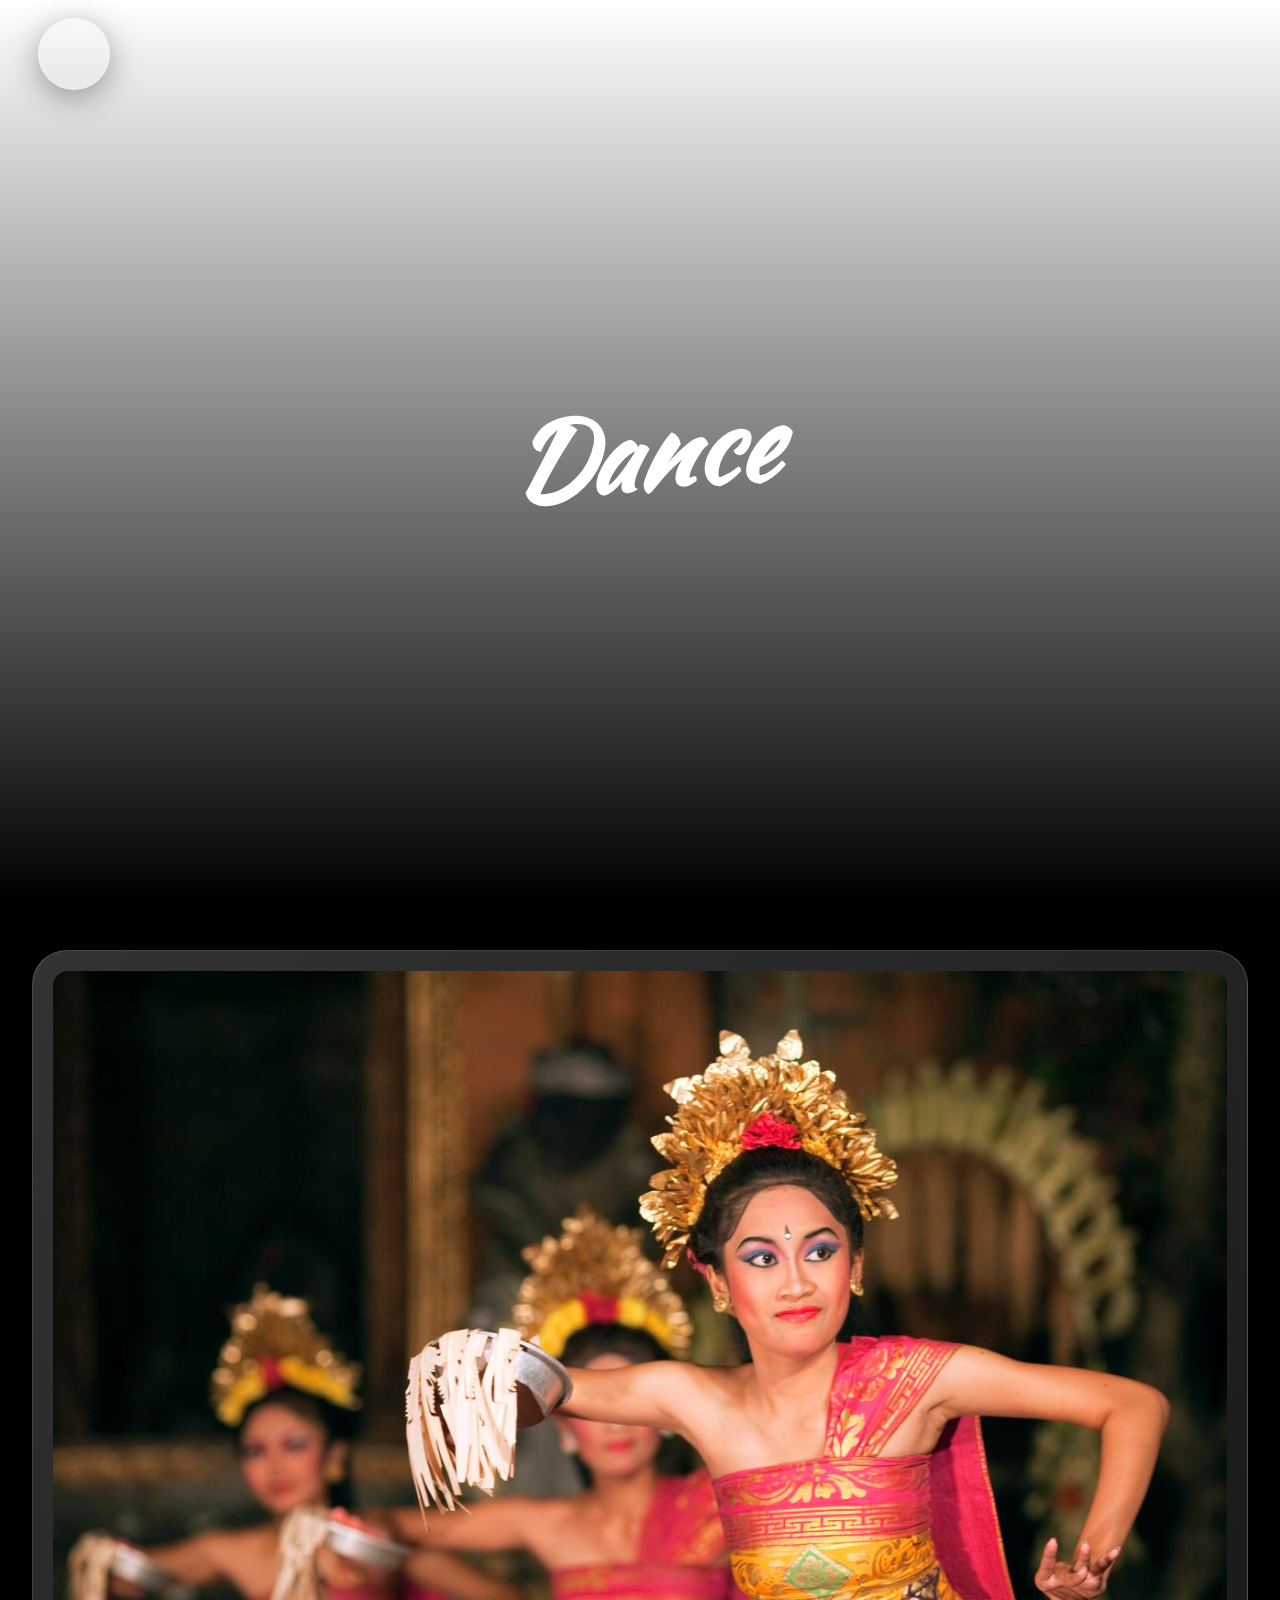
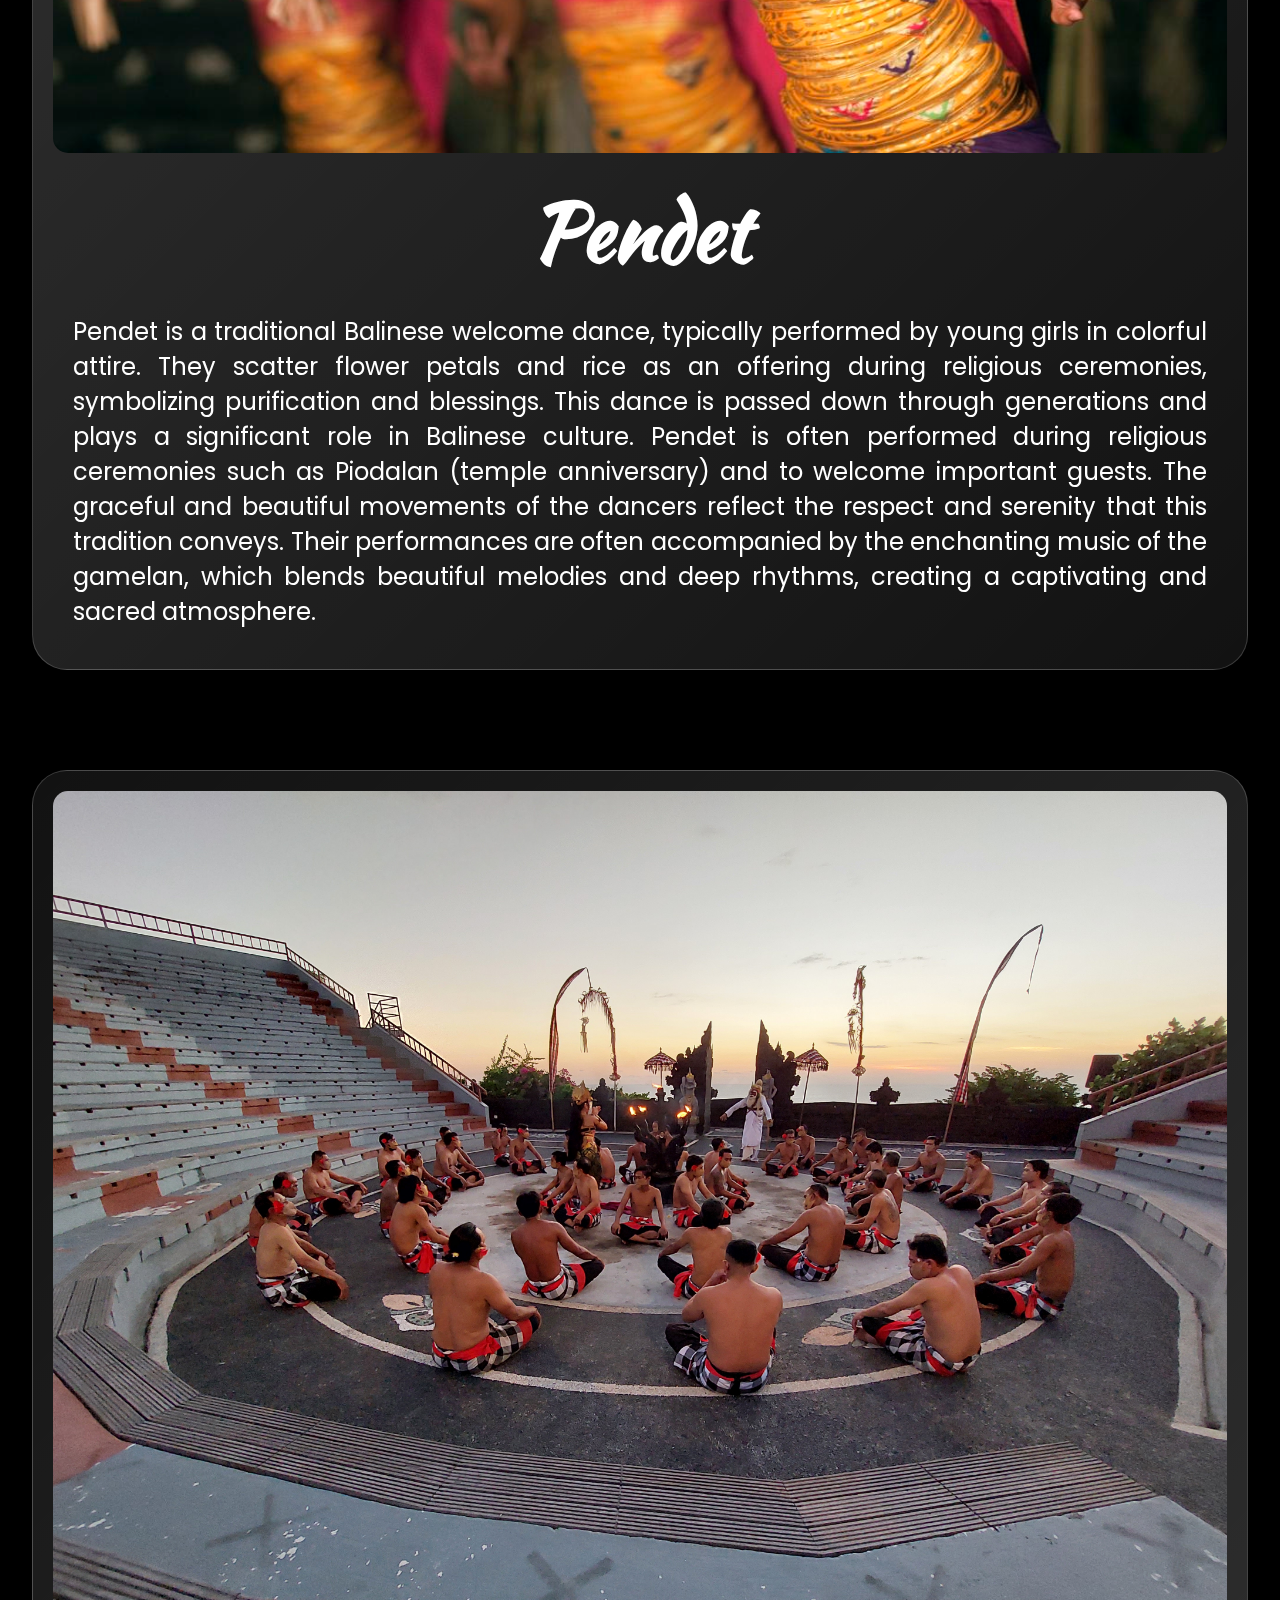
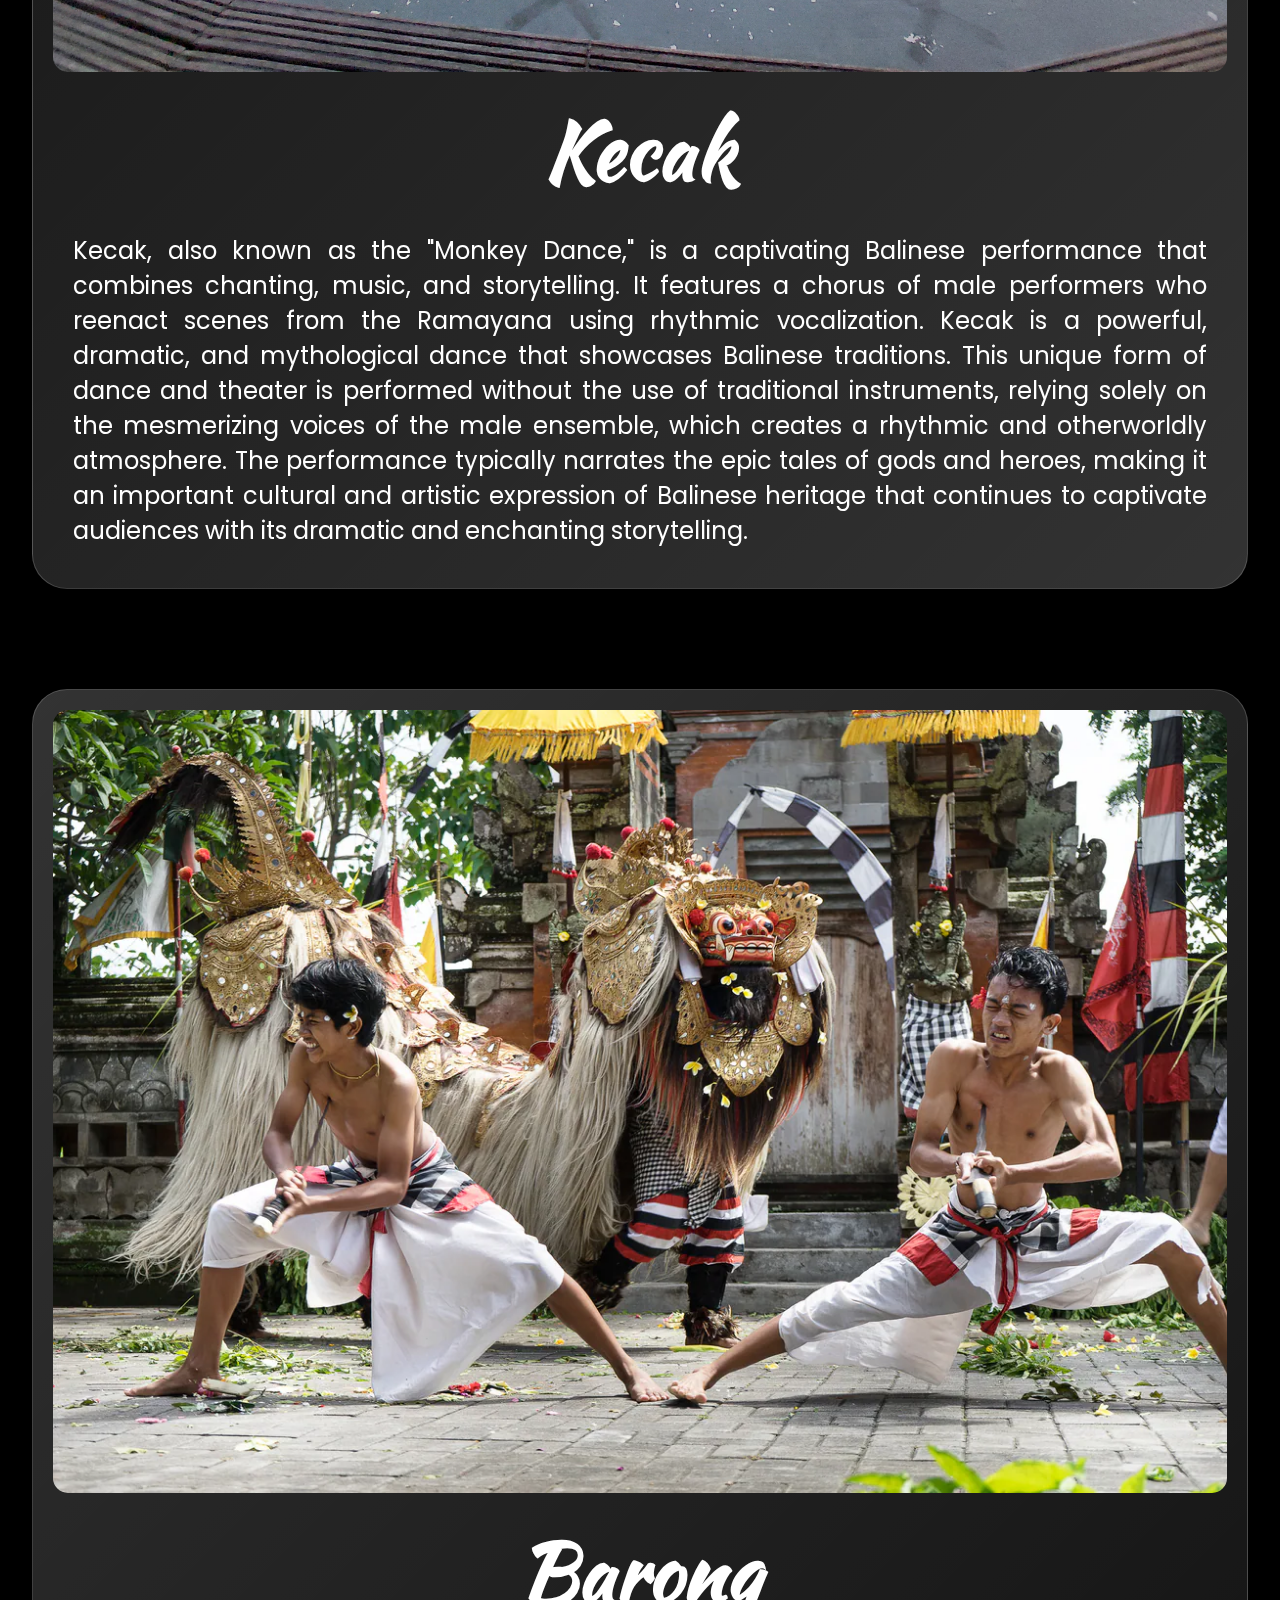
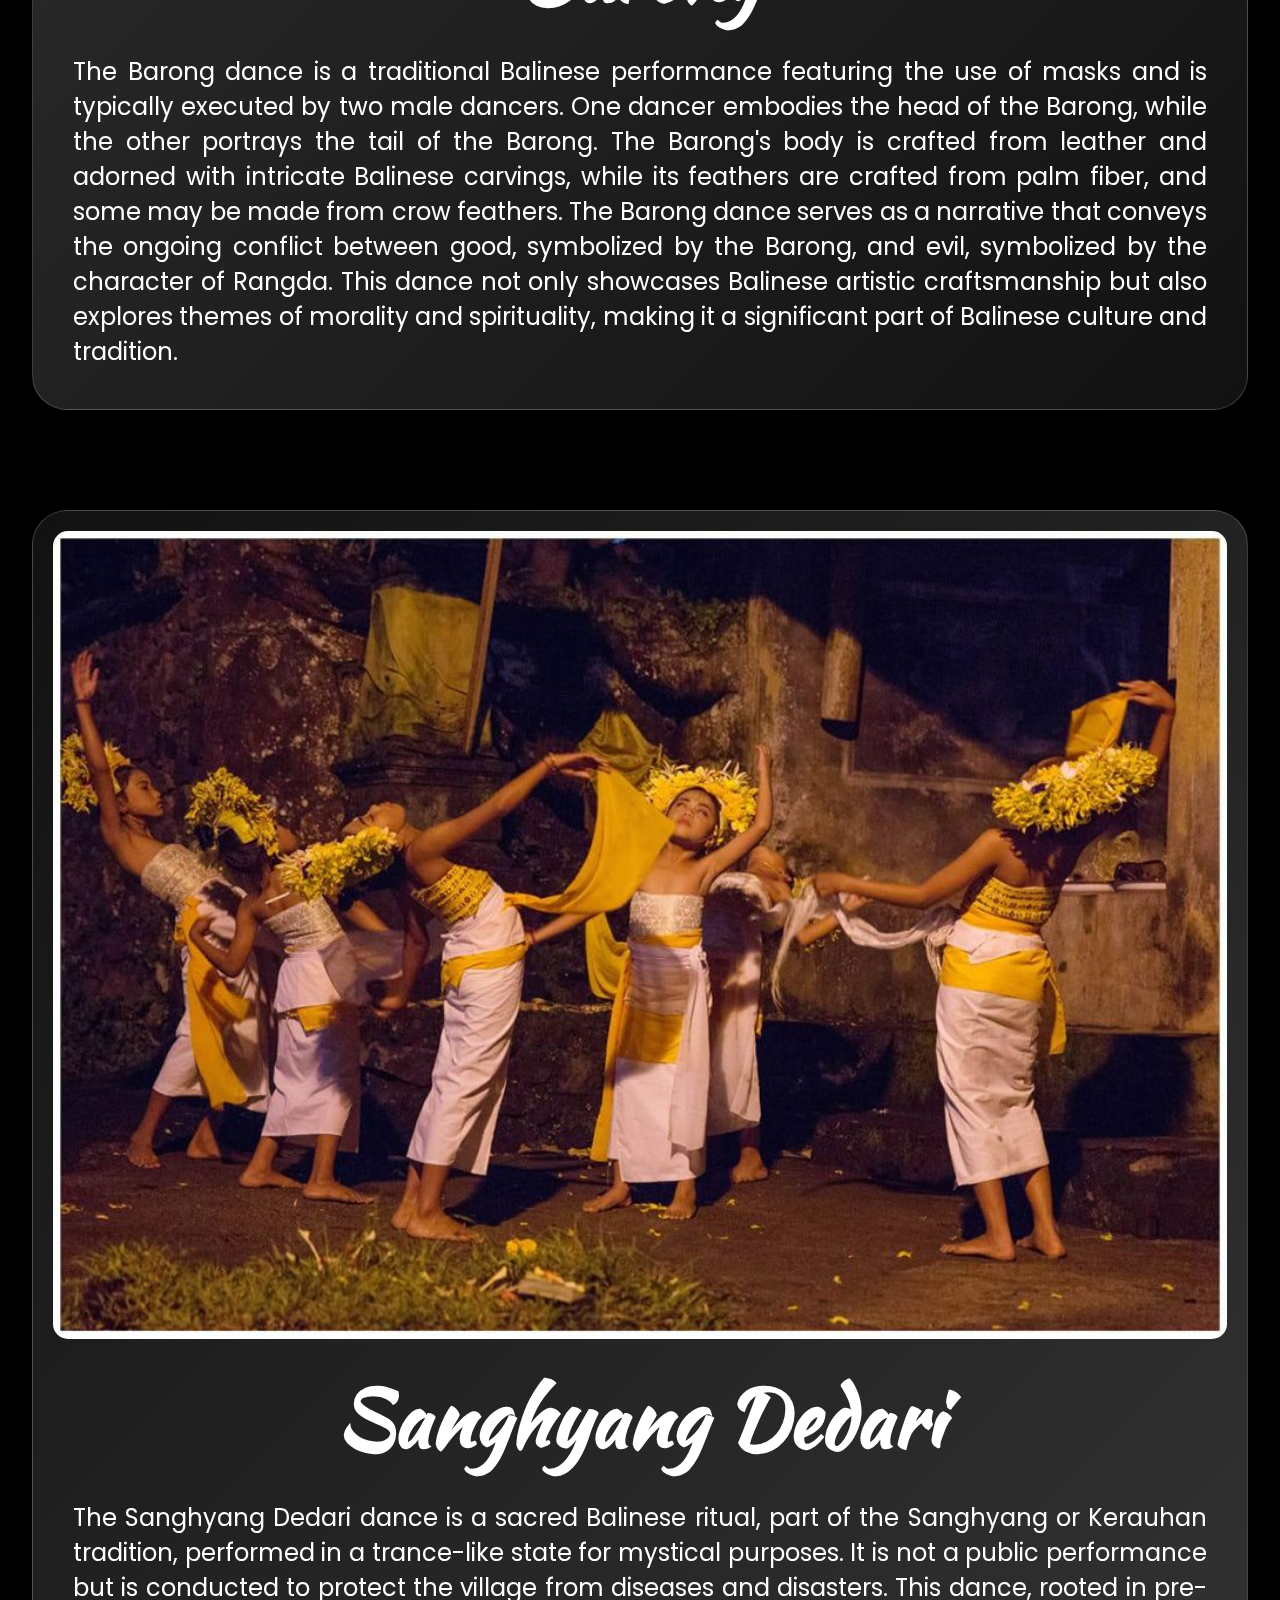
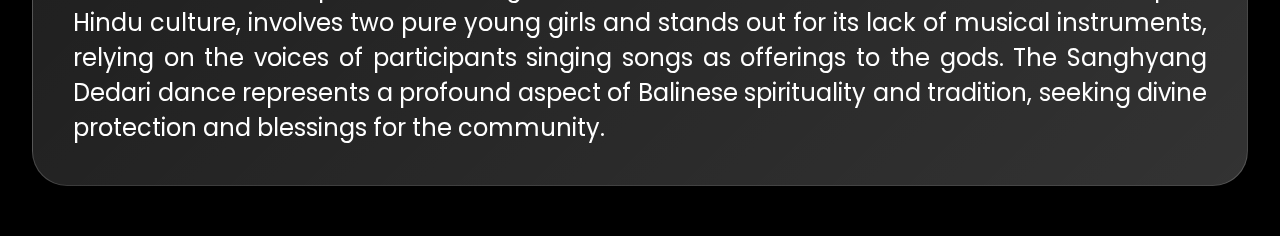
==== pages/dance-page.html @ 7fb7b0dd "first commit" ====
<!DOCTYPE html>
<html lang="en">
  <head>
    <meta charset="UTF-8" />
    <meta name="viewport" content="width=device-width, initial-scale=1.0" />
    <title>Wonderful Bali-Dance</title>
    <link rel="icon" href="../images/logowonderfulbali.png" type="images" />
    <link rel="stylesheet" href="../styles/dance-style.css" />
    <link rel="stylesheet" href="../styles/reuse-footer.css" />
    <link rel="stylesheet" href="../styles/reuse-navbar.css" />
    <link
      rel="stylesheet"
      href="https://cdnjs.cloudflare.com/ajax/libs/font-awesome/6.4.2/css/all.min.css"
      integrity="sha512-z3gLpd7yknf1YoNbCzqRKc4qyor8gaKU1qmn+CShxbuBusANI9QpRohGBreCFkKxLhei6S9CQXFEbbKuqLg0DA=="
      crossorigin="anonymous"
      referrerpolicy="no-referrer"
    />
  </head>
  <body>
    <header>
      <div class="transition">
        <nav class="navbar">
          <div class="navbar-brand">
            <a href="landing-page.html">
              <img src="../images/logowonderfulbali.png" alt="logo" />
            </a>
          </div>
          <div class="icon"><i class="fa-solid fa-bars fa-xl"></i></div>
          <ul class="navbar-list hidden">
            <li class="hidden home"><a href="landing-page.html">Home</a></li>
            <li><a href="food-page.html">Food</a></li>
            <li><a href="destination-page.html">Destination</a></li>
            <li><a href="dance-page.html">Dance</a></li>
            <li><a href="ritual-page.html">Ritual</a></li>
          </ul>
        </nav>
        <h1>Dance</h1>
      </div>
    </header>
    <main>
      <div class="tari">
        <div class="box">
          <article>
            <h1>Pendet</h1>
            <p>
              Pendet is a traditional Balinese welcome dance, typically
              performed by young girls in colorful attire. They scatter flower
              petals and rice as an offering during religious ceremonies,
              symbolizing purification and blessings. This dance is passed down
              through generations and plays a significant role in Balinese
              culture. Pendet is often performed during religious ceremonies
              such as Piodalan (temple anniversary) and to welcome important
              guests. The graceful and beautiful movements of the dancers
              reflect the respect and serenity that this tradition conveys.
              Their performances are often accompanied by the enchanting music
              of the gamelan, which blends beautiful melodies and deep rhythms,
              creating a captivating and sacred atmosphere.
            </p>
          </article>
          <img src="../images/dance/pendet.jpg" />
        </div>
      </div>
      <div class="tari">
        <div class="box">
          <img src="../images/dance/kecak.jpg" />

          <article>
            <h1>Kecak</h1>
            <p>
              Kecak, also known as the "Monkey Dance," is a captivating Balinese
              performance that combines chanting, music, and storytelling. It
              features a chorus of male performers who reenact scenes from the
              Ramayana using rhythmic vocalization. Kecak is a powerful,
              dramatic, and mythological dance that showcases Balinese
              traditions. This unique form of dance and theater is performed
              without the use of traditional instruments, relying solely on the
              mesmerizing voices of the male ensemble, which creates a rhythmic
              and otherworldly atmosphere. The performance typically narrates
              the epic tales of gods and heroes, making it an important cultural
              and artistic expression of Balinese heritage that continues to
              captivate audiences with its dramatic and enchanting storytelling.
            </p>
          </article>
        </div>
      </div>
      <div class="tari">
        <div class="box">
          <article>
            <h1>Barong</h1>
            <p>
              The Barong dance is a traditional Balinese performance featuring
              the use of masks and is typically executed by two male dancers.
              One dancer embodies the head of the Barong, while the other
              portrays the tail of the Barong. The Barong's body is crafted from
              leather and adorned with intricate Balinese carvings, while its
              feathers are crafted from palm fiber, and some may be made from
              crow feathers. The Barong dance serves as a narrative that conveys
              the ongoing conflict between good, symbolized by the Barong, and
              evil, symbolized by the character of Rangda. This dance not only
              showcases Balinese artistic craftsmanship but also explores themes
              of morality and spirituality, making it a significant part of
              Balinese culture and tradition.
            </p>
          </article>
          <img src="../images/dance/barong.webp" />
        </div>
      </div>
      <div class="tari">
        <div class="box">
          <img src="../images/dance/dedari.jpg" />
          <article>
            <h1>Sanghyang Dedari</h1>
            <p>
              The Sanghyang Dedari dance is a sacred Balinese ritual, part of
              the Sanghyang or Kerauhan tradition, performed in a trance-like
              state for mystical purposes. It is not a public performance but is
              conducted to protect the village from diseases and disasters. This
              dance, rooted in pre-Hindu culture, involves two pure young girls
              and stands out for its lack of musical instruments, relying on the
              voices of participants singing songs as offerings to the gods. The
              Sanghyang Dedari dance represents a profound aspect of Balinese
              spirituality and tradition, seeking divine protection and
              blessings for the community.
            </p>
          </article>
        </div>
      </div>
    </main>
    <footer>
      <div class="social">
        <div class="wrapper">
          <div class="icon linkedin">
            <a
              href="https://www.linkedin.com/in/nyoman-deka-0b3495260/"
              target="_blank"
              ><i class="fa-brands fa-linkedin"></i
            ></a>
          </div>
          <div class="icon instagram">
            <a href="https://www.instagram.com/dekamahesvara/" target="_blank"
              ><i class="fa-brands fa-square-instagram"></i
            ></a>
          </div>
          <div class="icon github">
            <a href="https://github.com/dekamahesvara" target="_blank"
              ><i class="fa-brands fa-square-github"></i
            ></a>
          </div>
        </div>
      </div>
      <div class="credit">
        <p>Nyoman Deka | &copy; 2023</p>
      </div>
    </footer>
    <script src="../scripts/script.js"></script>
  </body>
</html>
---- styles/dance-style.css ----
header{ 
    position: relative;
    height: 100vh;
    background-image: url(../images/pages/dance-menu.jpg);
    background-repeat: no-repeat;
    background-size: cover;
}


main{
  background-color: black;
  height: 100%;
  display: flex;
  flex-direction: column;
  align-items: center;
}

main .tari{
backdrop-filter: blur(10px);
border: 1px solid rgba(255,255,255,0.175);
border-radius: 35px;
width: 95%;
margin: 50px 0;
}

main .tari:nth-child(odd){
background: linear-gradient(135deg, rgba(255,255,255,0.2), rgba(255,255,255,0.07));

}

main .tari:nth-child(even){
background: linear-gradient(135deg, rgba(255,255,255,0.07), rgba(255,255,255,0.2));
}

main img{
width: 50%;
height: 100%;
border-radius: 15px;
}

main .box{
display: flex;
align-items: center;
padding: 20px;
}

main article{
display: flex;
flex-direction: column;
justify-content: center;
margin: 25px;
padding: 25px;
}

main article:nth-child(odd){
align-items: end;
}


main article h1{
font-family: kaushan script, sans-serif;
color: white;
font-size: 6rem;
font-weight: 700;
margin-bottom: 25px;
}

main article p{
font-family: poppins, sans-serif;
color: white;
font-size: 1.7rem;
font-weight: 400;
text-align: justify;
}

@media screen and (max-width:1280px) {
  main .box{
    flex-direction: column;
  }

  main img{
    width: 100%;
    border-radius: 15px;
    order: -1;
  }

  main article{
    margin: 10px;
    padding: 10px;
  }

  main article:nth-child(odd), main article:nth-child(even){
    align-items: center;
  }

  main article h1{
    font-family: kaushan script, sans-serif;
    color: white;
    font-size: 5rem;
    font-weight: 700;
    margin-bottom: 25px;
  }
  
  main article p{
    font-family: poppins, sans-serif;
    color: white;
    font-size: 1.5rem;
    font-weight: 400;
    text-align: justify;
  }
}



@media screen and (max-width:600px) {
  main .box{
    flex-direction: column;
  }

  main img{
    width: 100%;
    border-radius: 15px;
    order: -1;
  }

  main article{
    margin: 5px;
    padding: 5px;
  }

  main article:nth-child(odd), main article:nth-child(even){
    align-items: center;
  }

  main article h1{
    font-family: kaushan script, sans-serif;
    color: white;
    font-size: 3rem;
    font-weight: 700;
    margin-bottom: 25px;
  }
  
  main article p{
    font-family: poppins, sans-serif;
    color: white;
    font-size: 1rem;
    font-weight: 400;
    text-align: justify;
  }

}
---- styles/reuse-footer.css ----
/* footer{
    padding: 2em;
    background-color: black;
    display: flex;
    justify-content: center;
    align-items: center;
    flex-direction: column;
  }
  
  footer .credit p,a{
    color: white;
    font-family: poppins, sans-serif;
    text-decoration: none;
    font-weight: 700;
    font-size: 1.2rem;
  }
  
  .social{
    justify-content: center;
    align-items: center;
    margin-bottom: 1rem;
    margin-top: 1rem;
  }
  
  .wrapper{
    display: inline-flex;
  }
  
  .wrapper .icon{
    margin: 15px;
    display: flex;
    cursor: pointer;
  }
  
  .wrapper .icon a{
    height: 3.75rem;
    width: 3.75rem;
    background: #fff;
    border-radius: 100%;
    display: flex;
    justify-content: center;
    align-items: center;
    transition: ease-in-out 400ms;
  }
  
  .wrapper .icon a i{
    font-size: 2rem;
    color: black;
  }
  
  .wrapper .linkedin:hover a{
    background: #2365c1;
    transition: ease-in-out 300ms;
  }
  
  .wrapper .instagram:hover a{
    background: #fa0675;
    transition: ease-in-out 300ms;
  }
  
  .wrapper .github:hover a{
    background: #4f93cc;
    transition: ease-in-out 300ms;
  }
  
  .wrapper .linkedin:hover  i, .wrapper .instagram:hover i, .wrapper .github:hover i  {
    transform: scale(1.1);
    transition: ease-in-out 300ms;
    color: white;
  }


  @media screen and (max-width:1280px) {

    footer .credit p,a{
      font-size: 1rem;
    }
    
    .wrapper .icon a{
      height: 3rem;
      width: 3rem;
    }
    
    .wrapper .icon a i{
      font-size: 1.7rem;
    }

  }

  @media screen and (max-width:600px) {
    footer .credit p,a{
      font-size: 0.9rem;
    }
    
    .wrapper .icon a{
      height: 2.7rem;
      width: 2.7rem;
    }
    
    .wrapper .icon a i{
      font-size: 1.7rem;
    }

  } */

  footer{
    display: none;
  }
---- styles/reuse-navbar.css ----
@import url('https://fonts.googleapis.com/css2?family=Kaushan+Script&family=Poppins&family=Quicksand:wght@500;700&display=swap');

*{
  padding: 0;
  margin: 0;  
  box-sizing: border-box;
  scroll-behavior: smooth;
}
  
*::-webkit-scrollbar {
  display: none;
}


@media screen and (min-width:1281px) {

  header .navbar .icon{
    display: none;
    }

  header .navbar .navbar-list .home{
    display: none;
  }

  header .transition{
    background:  linear-gradient(to bottom, rgba(0, 0, 0, 0), rgba(0, 0, 0, 1));
    display: flex;
    justify-content: center;
    align-items: center;
    width: 100%;
    height: 100%;
  }
  
  header .transition h1{
    font-family: kaushan script, sans-serif;
    color: white;
    font-size: 9rem;
    font-weight: 700;
    font-style: italic;
    rotate: -5deg;
  }
  
  header .navbar{
    background: linear-gradient(135deg, rgba(255,255,255,0.1), rgba(255,255,255,0.07));
    backdrop-filter: blur(10px);
    border: 1px solid rgba(255,255,255,0.175);
    box-shadow: 0 8px 32px 0 rgba(0, 0, 0, 0.35);
    display: flex;
    align-items: center;
    font-family: poppins, sans-serif;
    border-radius: 100px;
    position: fixed;
    top: 2%;
    left: 50%;
    transform: translate(-50%,2%);
    padding: 20px;
    z-index: 1;
  }
  
  header .navbar .navbar-brand img{
    box-sizing: border-box;
    max-height: 75px;
    max-width: 75px;
  }
  
  header .navbar .navbar-list{
    display: flex;
    flex-direction: row;
    width: 100%;
    justify-content: space-evenly;
  }
  
  header .navbar .navbar-list li{
    list-style: none;
    padding: 15px 25px;
    position: relative;
    cursor: pointer;
  }
  
  header .navbar .navbar-list li a{
    box-sizing: border-box;
    color: white;
    text-decoration: none;
    font-weight: bold;
    font-size: 1.2rem;
  }
  
  header .navbar .navbar-list li:after, header .navbar .navbar-list li:before {
    content: "";
    position: absolute;
    width: 0%;
    display: block;
    height: 2px;
    transition: all 0.4s ease-in-out;
    transition: all 300ms ease-in-out;
  }
  
  .navbar-list li:after{
    bottom: 15%;
    left: 15%;
  }

  .navbar-list li:before{
    top: 15%;
    right: 15%;
  }
  
  header .navbar .navbar-list li:hover::after{
    width: 70%;
    height: 2px;
    bottom: 15%;
    background-color: #fff;
  }

  header .navbar .navbar-list li:hover::before{
    width: 70%;
    height: 2px;
    top: 15%;
    background-color: #fff;
  }
}



@media screen and (max-width:1280px) {
  header .transition{
  background:  linear-gradient(to bottom, rgba(0, 0, 0, 0), rgba(0, 0, 0, 1));
  display: flex;
  justify-content: center;
  align-items: center;
  width: 100%;
  height: 100%;
}

header .transition h1{
  font-family: kaushan script, sans-serif;
  color: white;
  font-size: 6.5rem;
  font-weight: 700;
  font-style: italic;
  rotate: -5deg;
}

header .navbar{
  background: linear-gradient(135deg, rgba(255,255,255,0.1), rgba(255,255,255,0.07));
  backdrop-filter: blur(10px);
  border: 1px solid rgba(255,255,255,0.175);
  box-shadow: 0 8px 32px 0 rgba(0, 0, 0, 0.35);
  font-family: poppins, sans-serif;
  border-radius: 50px;
  display: flex;
  align-items: start;
  flex-direction: column;
  position: fixed;
  top: 2%;
  left: 3%;
  padding: 10px;
  z-index: 1;
}

header .navbar .navbar-list{
  display: flex;
  flex-direction: column;
  width: 100%;
  justify-content: space-evenly;
}

header .navbar .navbar-list li{
  list-style: none;
  position: relative;
  cursor: pointer;
  padding: 15px 25px;
}

header .navbar .navbar-list li a{
  box-sizing: border-box;
  color: white;
  text-decoration: none;
  font-weight: bold;
  font-size: 1.2rem;
}

header .navbar .navbar-brand {
   display: none;
  }

header .navbar .hidden{
  display: none;
}

  header .navbar .icon{
    color: white;
    font-size: 20px;
    padding: 25px;
  }

}  


@media screen and (max-width:900px) {
  header .transition{
  background:  linear-gradient(to bottom, rgba(0, 0, 0, 0), rgba(0, 0, 0, 1));
  display: flex;
  justify-content: center;
  align-items: center;
  width: 100%;
  height: 100%;
}

header .transition h1{
  font-family: kaushan script, sans-serif;
  color: white;
  font-size: 6rem;
  font-weight: 700;
  font-style: italic;
  rotate: -5deg;
}

header .navbar{
  background: linear-gradient(135deg, rgba(255,255,255,0.1), rgba(255,255,255,0.07));
  backdrop-filter: blur(10px);
  border: 1px solid rgba(255,255,255,0.175);
  box-shadow: 0 8px 32px 0 rgba(0, 0, 0, 0.35);
  font-family: poppins, sans-serif;
  border-radius: 50px;
  display: flex;
  align-items: start;
  flex-direction: column;
  position: fixed;
  top: 2%;
  left: 3%;
  padding: 7px;
  z-index: 1;
}

header .navbar .navbar-list{
  display: flex;
  flex-direction: column;
  width: 100%;
  justify-content: space-evenly;
}

header .navbar .navbar-list li{
  list-style: none;
  position: relative;
  cursor: pointer;
  padding: 12px 22px;
}

header .navbar .navbar-list li a{
  box-sizing: border-box;
  color: white;
  text-decoration: none;
  font-weight: bold;
  font-size: 1rem;
}

header .navbar .navbar-brand {
   display: none;
  }

header .navbar .hidden{
  display: none;
}

  header .navbar .icon{
    color: white;
    font-size: 15px;
    padding: 17px;
  }

}  


@media screen and (max-width:600px) {
  header .transition{
  background:  linear-gradient(to bottom, rgba(0, 0, 0, 0), rgba(0, 0, 0, 1));
  display: flex;
  justify-content: center;
  align-items: center;
  width: 100%;
  height: 100%;
}

header .transition h1{
  font-family: kaushan script, sans-serif;
  color: white;
  font-size: 5rem;
  font-weight: 700;
  font-style: italic;
  rotate: -5deg;
}

header .navbar{
  background: linear-gradient(135deg, rgba(255,255,255,0.1), rgba(255,255,255,0.07));
  backdrop-filter: blur(10px);
  border: 1px solid rgba(255,255,255,0.175);
  box-shadow: 0 8px 32px 0 rgba(0, 0, 0, 0.35);
  font-family: poppins, sans-serif;
  border-radius: 30px;
  display: flex;
  align-items: start;
  flex-direction: column;
  position: fixed;
  top: 2%;
  left: 3%;
  padding: 7px;
  z-index: 1;
}

header .navbar .navbar-list{
  display: flex;
  flex-direction: column;
  width: 100%;
  justify-content: space-evenly;
}

header .navbar .navbar-list li{
  list-style: none;
  position: relative;
  cursor: pointer;
  padding: 7px 17px;
}

header .navbar .navbar-list li a{
  box-sizing: border-box;
  color: white;
  text-decoration: none;
  font-weight: bold;
  font-size: 0.8rem;
}

header .navbar .navbar-brand {
   display: none;
  }

header .navbar .hidden{
  display: none;
}

  header .navbar .icon{
    color: white;
    font-size: 12px;
    padding: 15px;
  }

}
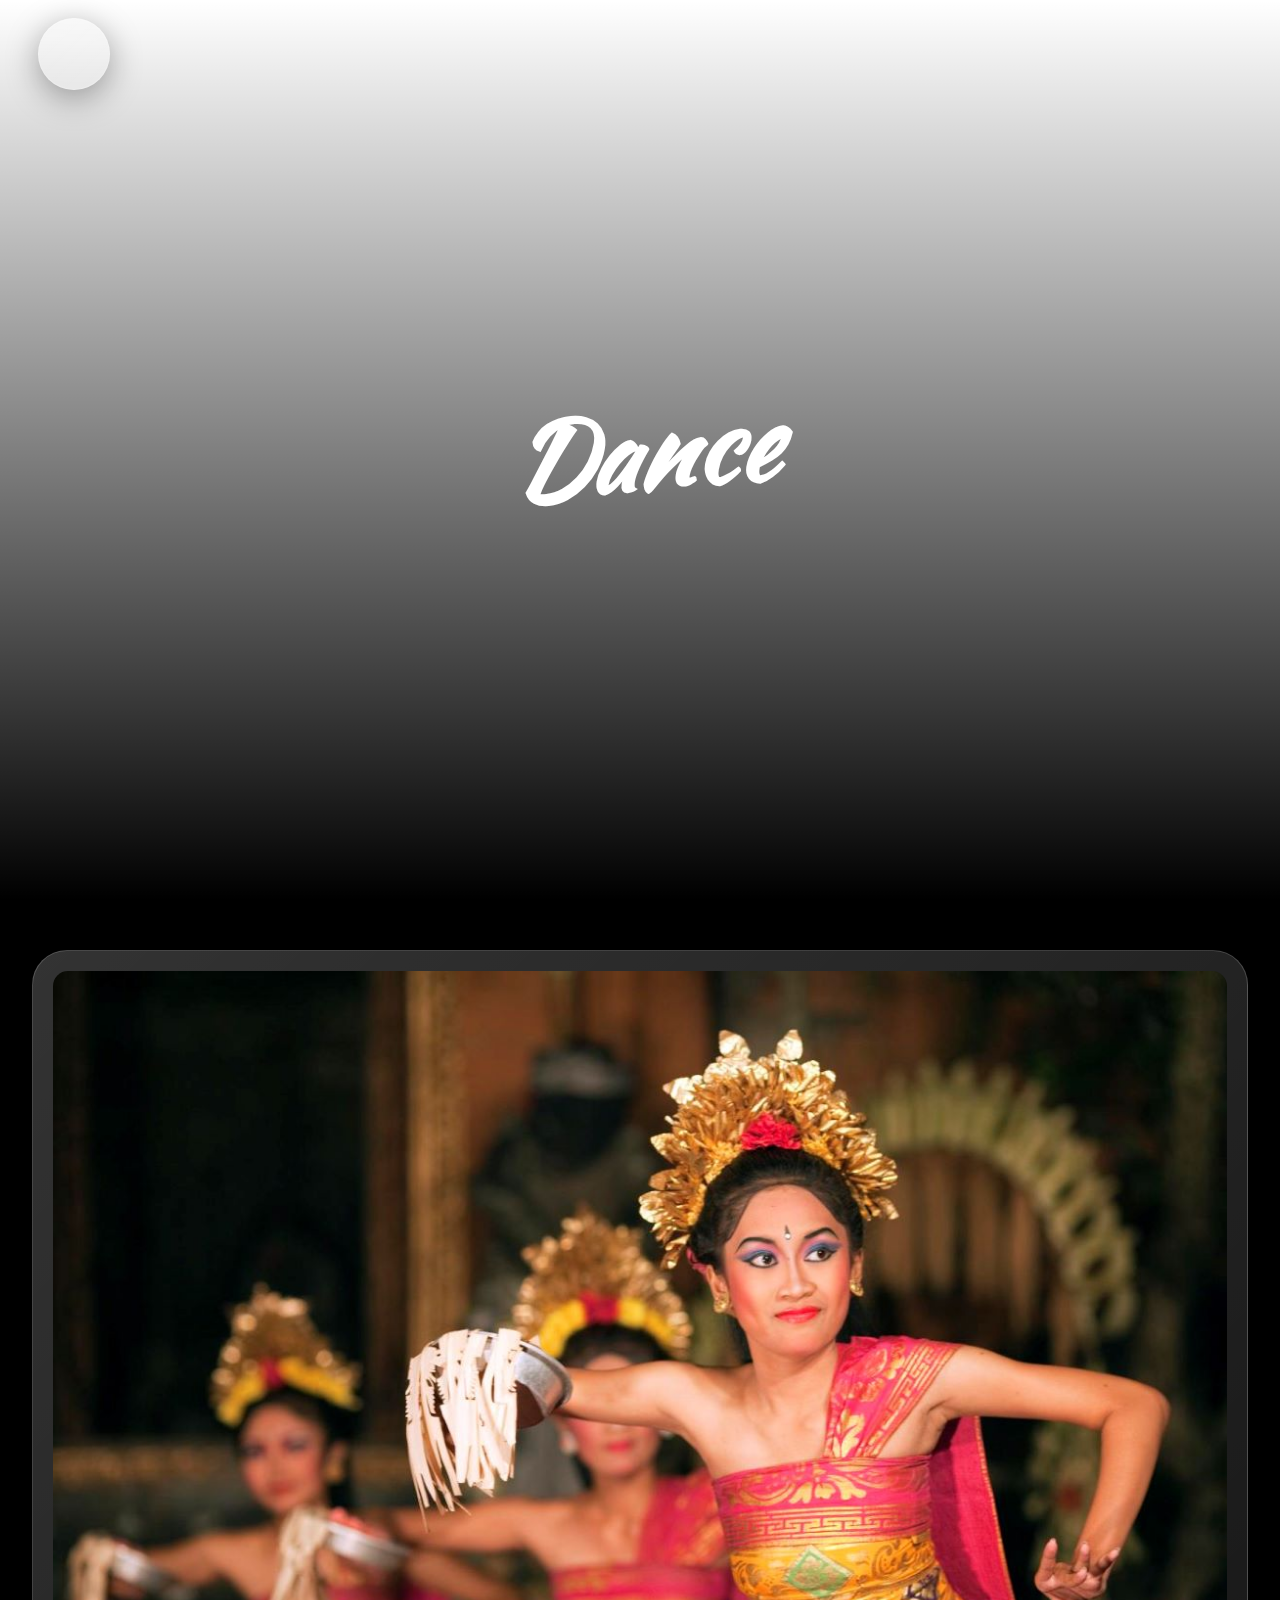
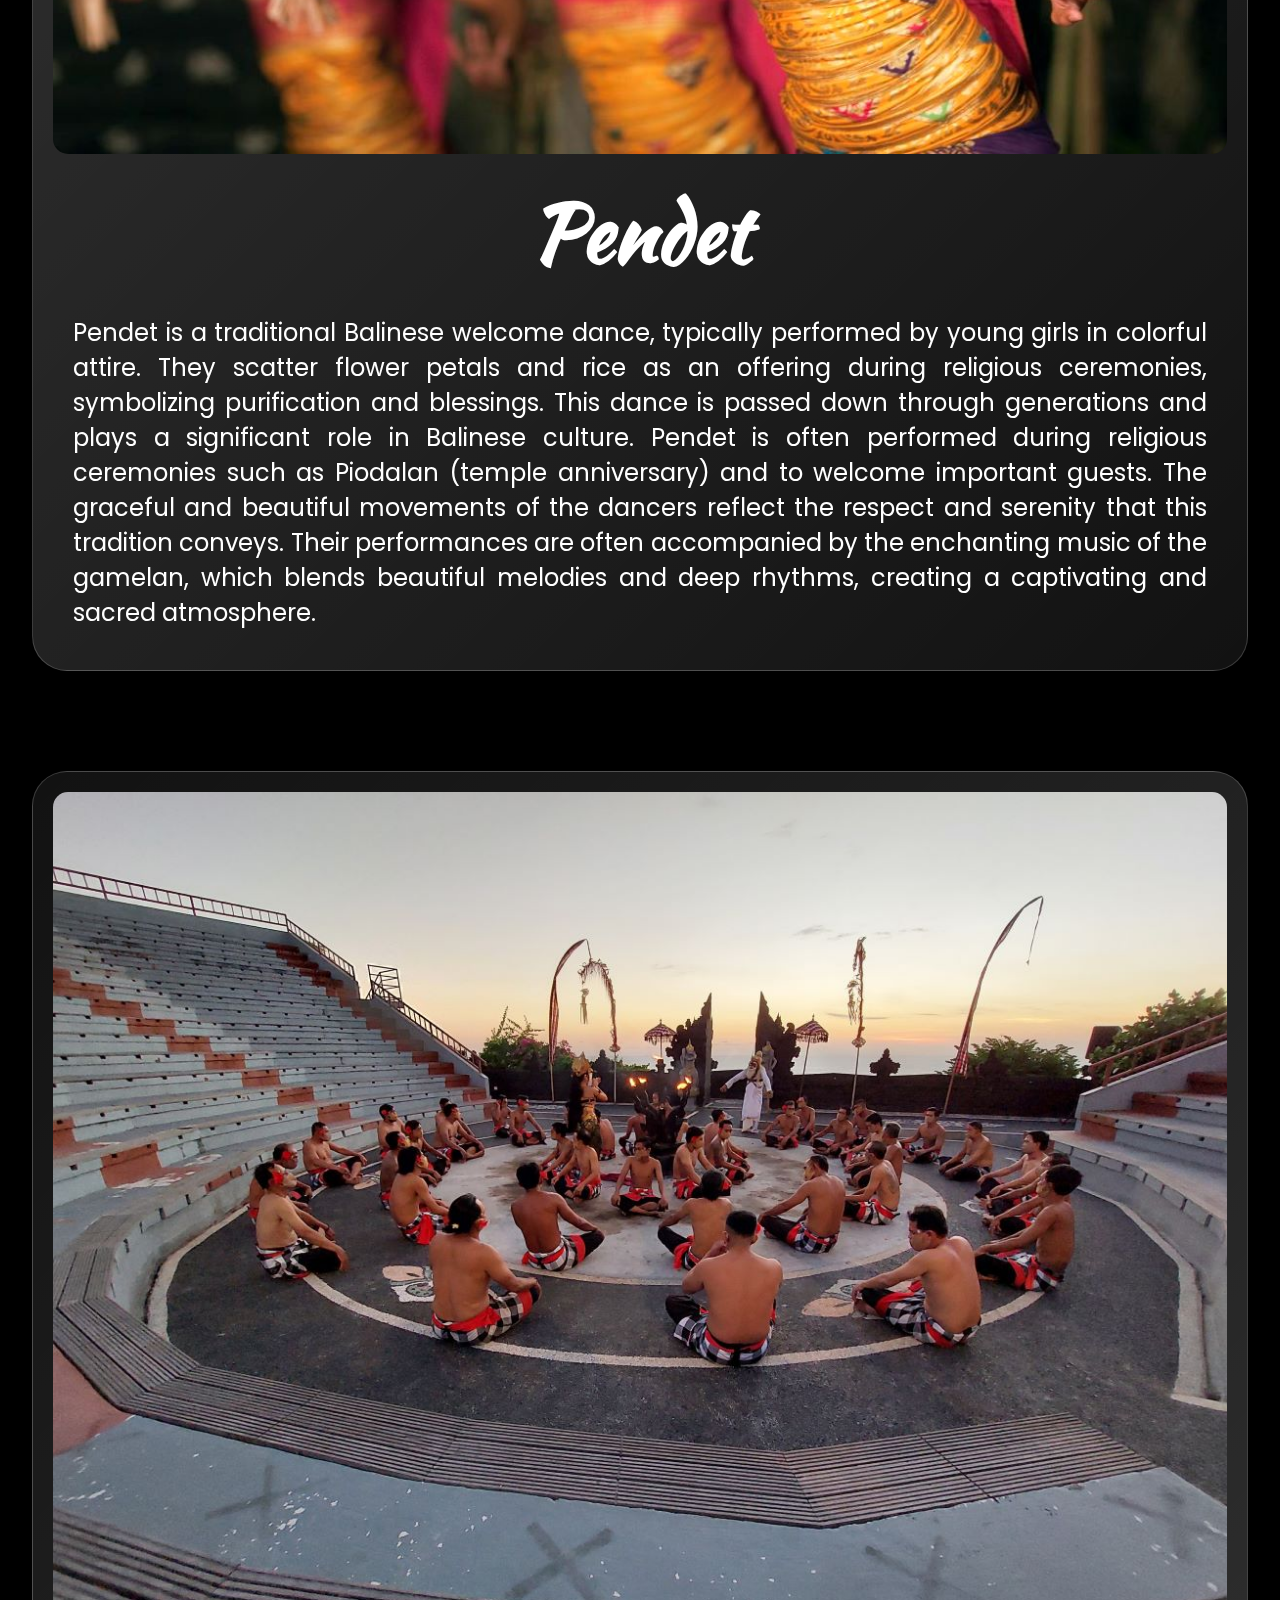
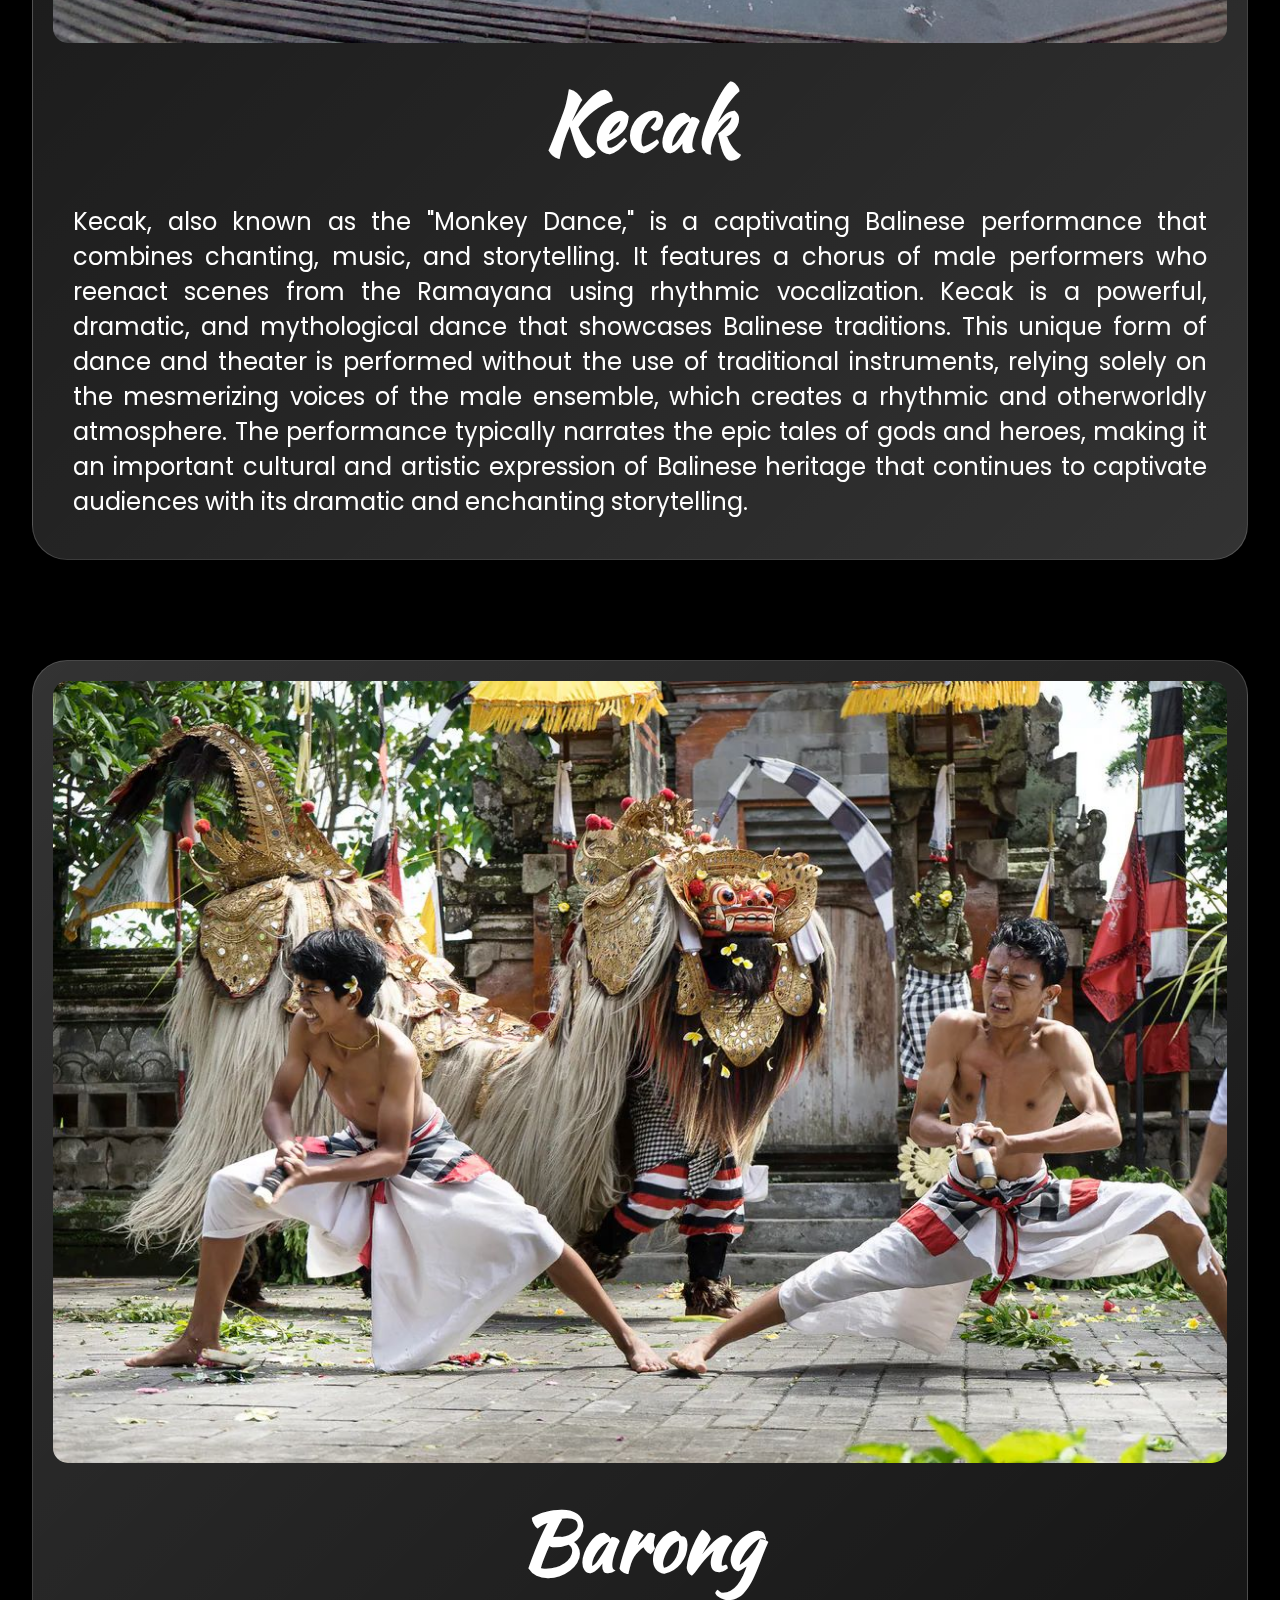
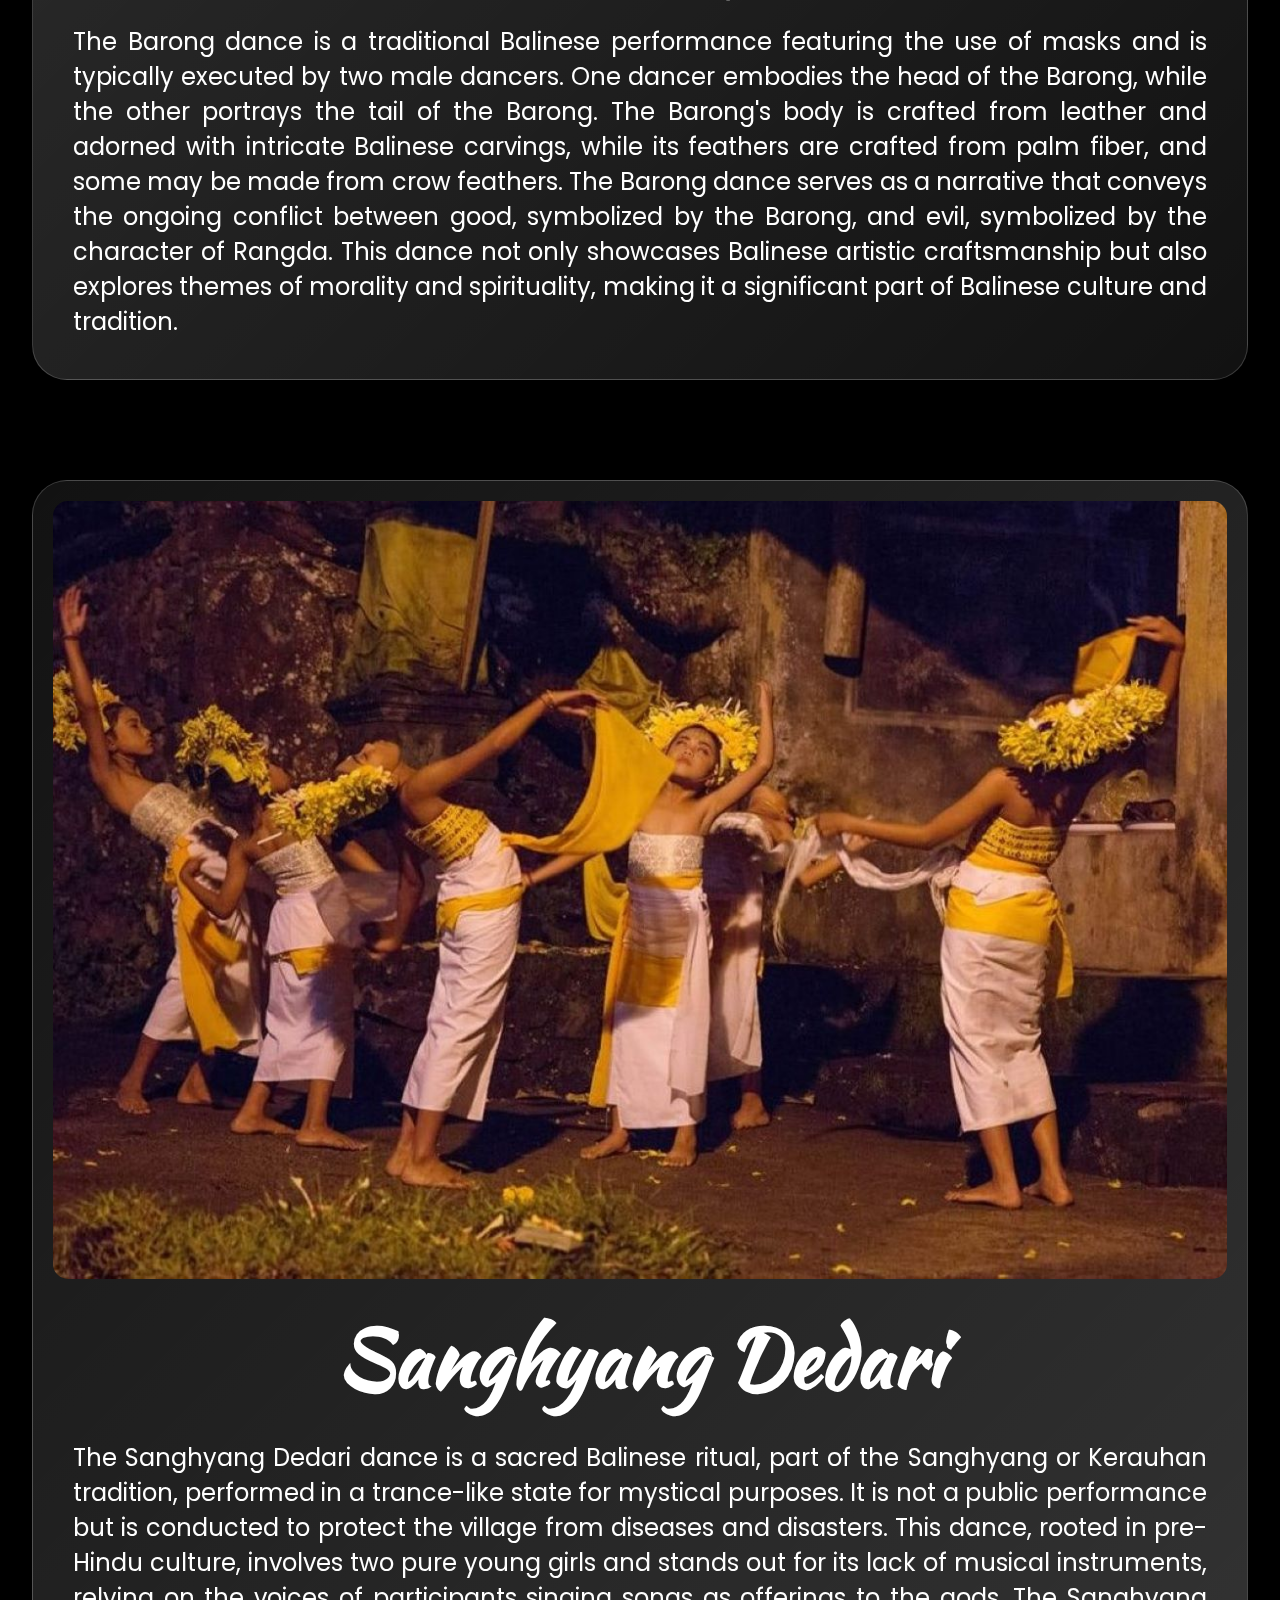
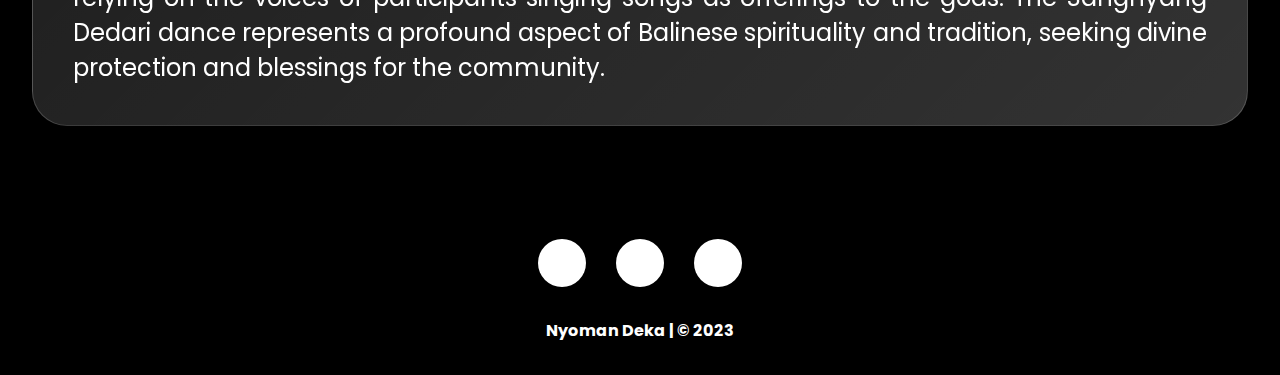
==== commit 8d0b3259: "publish" ====
--- a/pages/dance-page.html
+++ b/pages/dance-page.html
@@ -21,13 +21,13 @@
       <div class="transition">
         <nav class="navbar">
           <div class="navbar-brand">
-            <a href="landing-page.html">
+            <a href="../index.html">
               <img src="../images/logowonderfulbali.png" alt="logo" />
             </a>
           </div>
           <div class="icon"><i class="fa-solid fa-bars fa-xl"></i></div>
           <ul class="navbar-list hidden">
-            <li class="hidden home"><a href="landing-page.html">Home</a></li>
+            <li class="hidden home"><a href="../index.html">Home</a></li>
             <li><a href="food-page.html">Food</a></li>
             <li><a href="destination-page.html">Destination</a></li>
             <li><a href="dance-page.html">Dance</a></li>
@@ -102,7 +102,7 @@
               Balinese culture and tradition.
             </p>
           </article>
-          <img src="../images/dance/barong.webp" />
+          <img src="../images/dance/barong.jpg" />
         </div>
       </div>
       <div class="tari">
--- a/styles/reuse-footer.css
+++ b/styles/reuse-footer.css
@@ -1,4 +1,4 @@
-/* footer{
+footer{
     padding: 2em;
     background-color: black;
     display: flex;
@@ -101,8 +101,4 @@
       font-size: 1.7rem;
     }
 
-  } */
-
-  footer{
-    display: none;
-  }+  }
